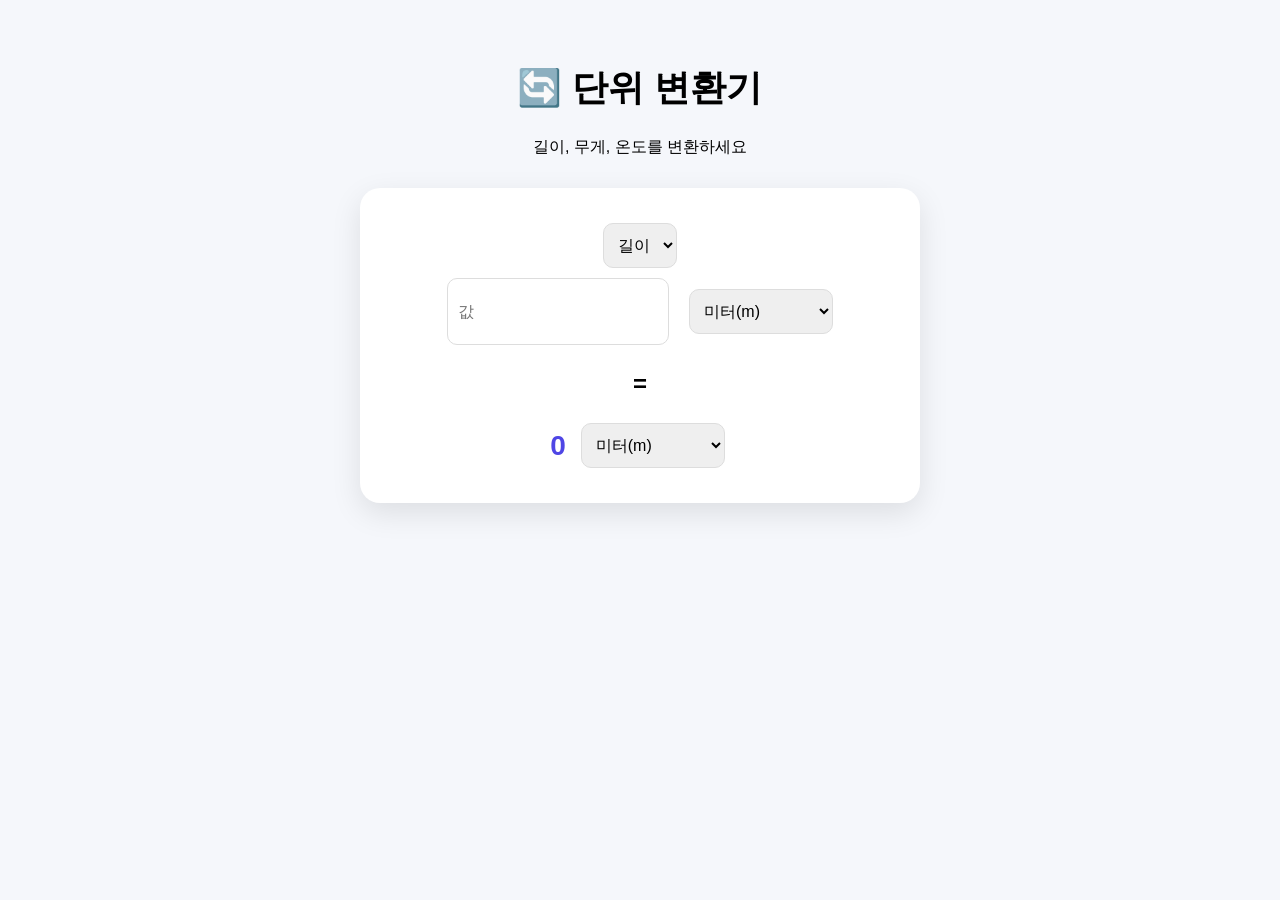
==== converter/index.html @ 1cd3666d "Create daily Tools website" ====
<!DOCTYPE html>
<html lang="ko">

<head>

<meta charset="UTF-8">

<meta name="viewport" content="width=device-width, initial-scale=1.0">

<title>단위 변환기 | Daily Tools</title>

<meta name="description"
content="길이, 무게, 온도 단위를 쉽게 변환하는 무료 단위 변환기">

<link rel="stylesheet" href="style.css">

</head>


<body>


<header>

<h1>🔄 단위 변환기</h1>

<p>
길이, 무게, 온도를 변환하세요
</p>

</header>



<div class="box">


<select id="category">

<option value="length">
길이
</option>

<option value="weight">
무게
</option>

<option value="temperature">
온도
</option>

</select>



<div class="row">

<input 
id="value"
type="number"
placeholder="값">


<select id="from">

</select>


</div>



<h2>
=
</h2>



<div class="result">

<span id="result">
0
</span>


<select id="to">

</select>

</div>


</div>



<script src="script.js"></script>

</body>

</html>
---- converter/style.css ----
body{

    margin:0;
    
    font-family:
    Arial,
    "Noto Sans KR",
    sans-serif;
    
    background:#f5f7fb;
    
    text-align:center;
    
    padding:40px;
    
    }
    
    
    header h1{
    
    font-size:36px;
    
    }
    
    
    .box{
    
    background:white;
    
    max-width:500px;
    
    margin:30px auto;
    
    padding:30px;
    
    border-radius:20px;
    
    box-shadow:
    0 10px 30px rgba(0,0,0,.1);
    
    }
    
    
    select,
    input{
    
    height:45px;
    
    padding:10px;
    
    font-size:16px;
    
    border-radius:10px;
    
    border:1px solid #ddd;
    
    margin:5px;
    
    }
    
    
    
    .row,
    .result{
    
    display:flex;
    
    justify-content:center;
    
    align-items:center;
    
    gap:10px;
    
    }
    
    
    #result{
    
    font-size:28px;
    
    color:#4f46e5;
    
    font-weight:bold;
    
    }
    
    
    
    @media(max-width:500px){
    
    .row,
    .result{
    
    flex-direction:column;
    
    }
    
    
    select,
    input{
    
    width:90%;
    
    }
    
    }
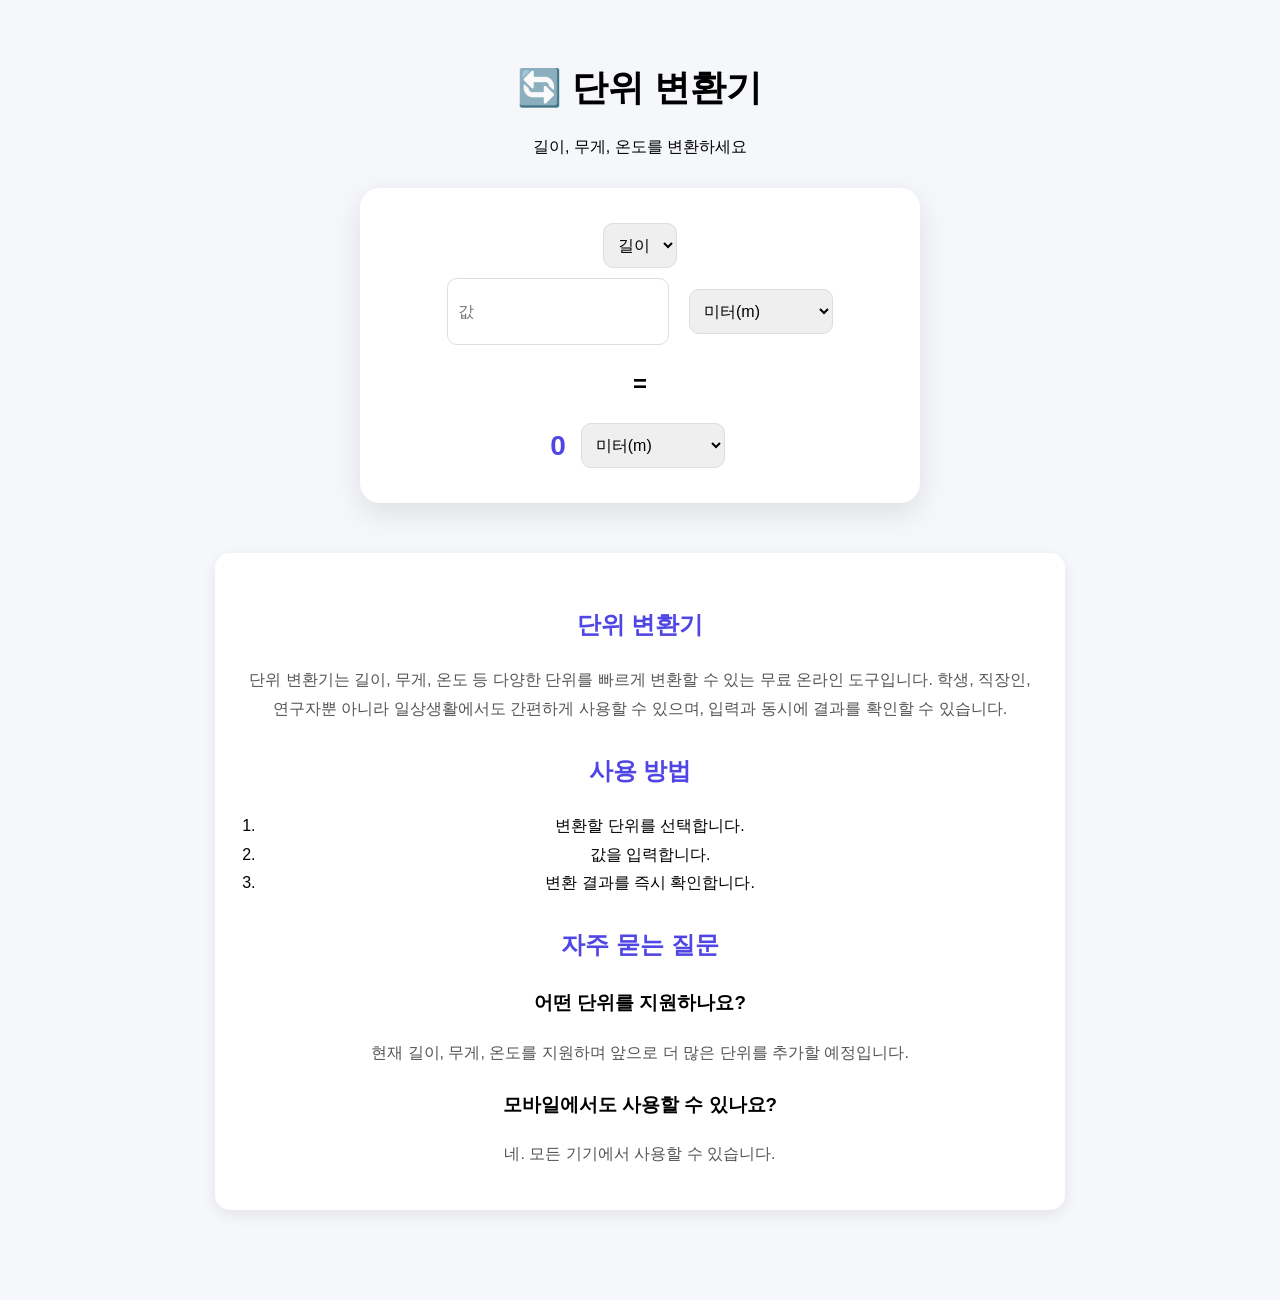
==== commit 80548209: "description" ====
--- a/converter/index.html
+++ b/converter/index.html
@@ -92,6 +92,31 @@
 
 </div>
 
+<section class="info">
+
+    <h2>단위 변환기</h2>
+    
+    <p>
+    단위 변환기는 길이, 무게, 온도 등 다양한 단위를 빠르게 변환할 수 있는 무료 온라인 도구입니다. 학생, 직장인, 연구자뿐 아니라 일상생활에서도 간편하게 사용할 수 있으며, 입력과 동시에 결과를 확인할 수 있습니다.
+    </p>
+    
+    <h2>사용 방법</h2>
+    
+    <ol>
+    <li>변환할 단위를 선택합니다.</li>
+    <li>값을 입력합니다.</li>
+    <li>변환 결과를 즉시 확인합니다.</li>
+    </ol>
+    
+    <h2>자주 묻는 질문</h2>
+    
+    <h3>어떤 단위를 지원하나요?</h3>
+    <p>현재 길이, 무게, 온도를 지원하며 앞으로 더 많은 단위를 추가할 예정입니다.</p>
+    
+    <h3>모바일에서도 사용할 수 있나요?</h3>
+    <p>네. 모든 기기에서 사용할 수 있습니다.</p>
+    
+    </section>
 
 
 <script src="script.js"></script>
--- a/converter/style.css
+++ b/converter/style.css
@@ -103,4 +103,31 @@
     
     }
     
-    }+    }
+
+.info{
+    max-width:800px;
+    margin:50px auto;
+    padding:25px;
+    background:#fff;
+    border-radius:15px;
+    box-shadow:0 5px 15px rgba(0,0,0,.08);
+    line-height:1.8;
+}
+
+.info h2{
+    margin-top:25px;
+    color:#4f46e5;
+}
+
+.info h3{
+    margin-top:20px;
+}
+
+.info ol{
+    padding-left:20px;
+}
+
+.info p{
+    color:#555;
+}
